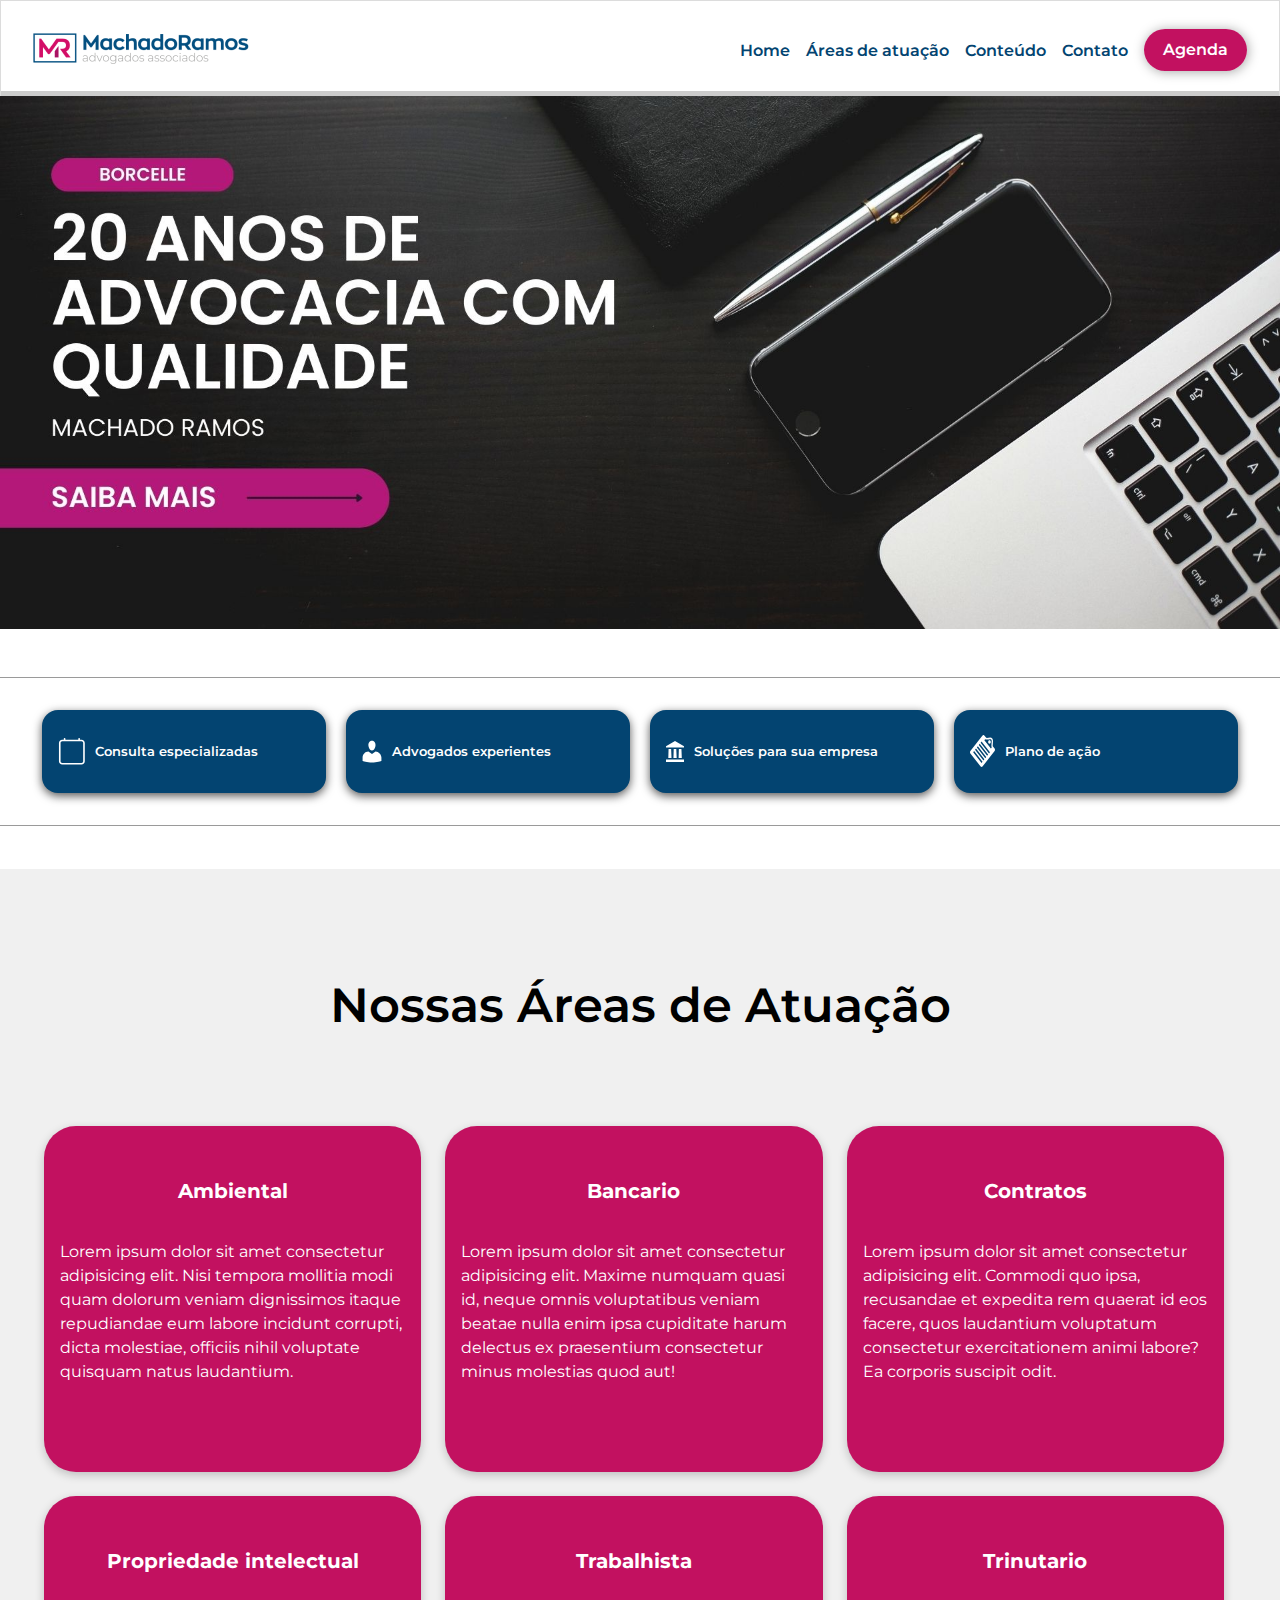
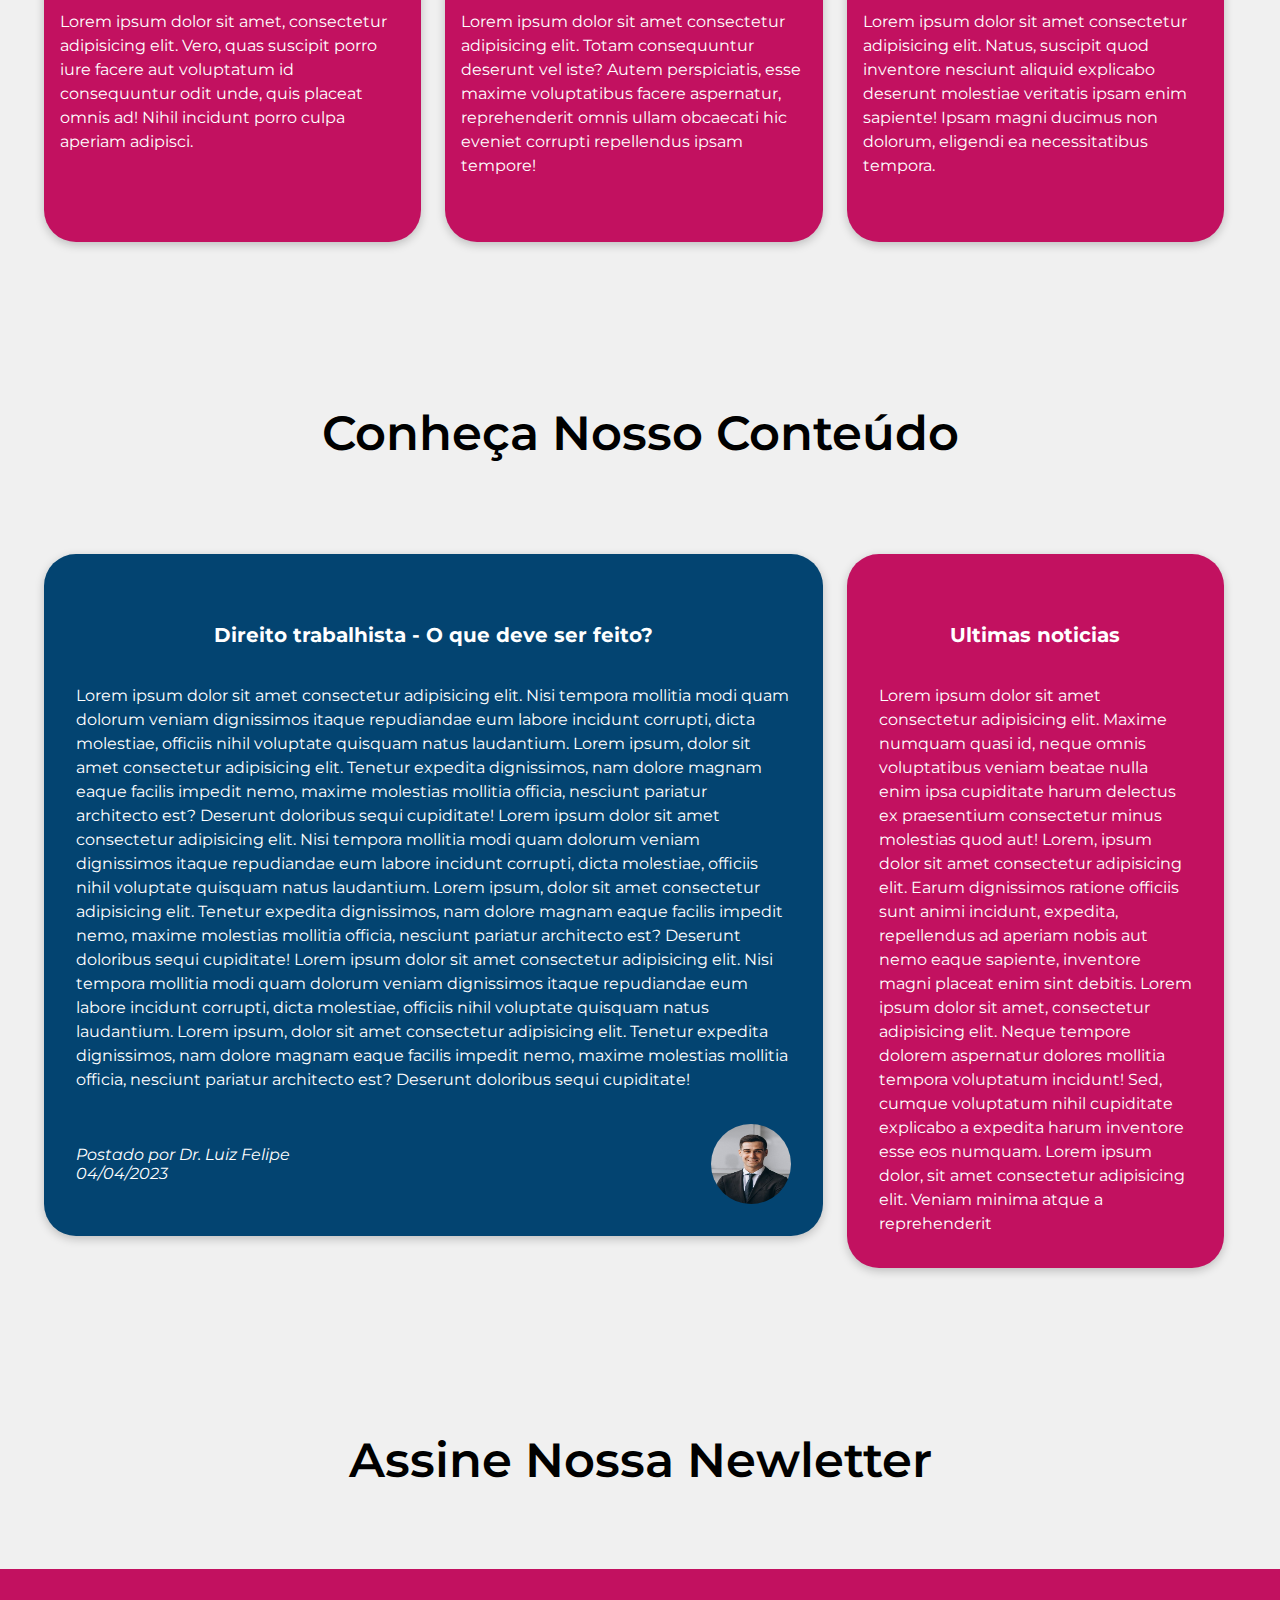
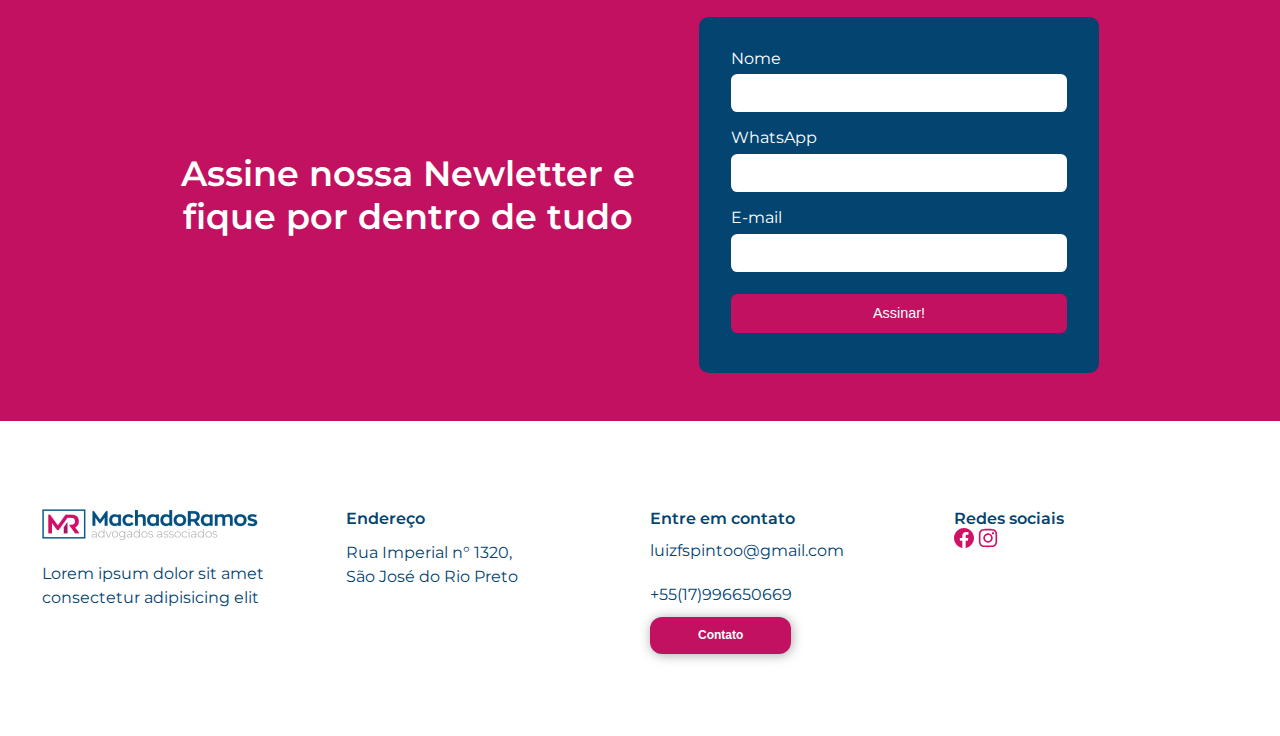
==== home.html @ a2b50656 "going up the site" ====
<!DOCTYPE html>
<html lang="pt-br">

<head>
  <meta charset="UTF-8">
  <meta http-equiv="X-UA-Compatible" content="IE=edge">
  <meta name="viewport" content="width=device-width, initial-scale=1.0">
  <link rel="preconnect" href="https://fonts.googleapis.com">
  <link rel="preconnect" href="https://fonts.gstatic.com" crossorigin>
  <link href="https://fonts.googleapis.com/css2?family=Montserrat:wght@400;500;600;700&display=swap" rel="stylesheet">
  <link rel="shortcut icon" href="assets/favicon.png" type="image/x-icon">
  <link rel="stylesheet" href="css/main.css">
  <link rel="stylesheet" href="css/responsive.css">
  <title>Machado Ramos | Advogados Associados</title>
</head>

<body>
  <header>
    <img src="assets/logo.png" alt="Logo" class="logo">
    <input type="checkbox" class="nav-toggle" id="nav-toggle">
    <nav>
      <ul>
        <li><a href="#home" class="link" target="_self">Home</a></li>
        <li><a href="#areasdeatuacao" class="link" target="_self">Áreas de atuação</a>
        </li>
        <li><a href="#conteudo" class="link" target="_self">Conteúdo</a></li>
        <li><a href="#contato" class="link" target="_self">Contato</a></li>
        <li><a href="#" class="active" target="_blank">Agenda</a></li>
      </ul>
    </nav>
    <label for="nav-toggle" class="nav-toggle-label">
      <span></span>
    </label>
    <div class="progress-container">
      <div class="progress-bar" id="myBar"></div>
    </div>
  </header>
  

  <main>
    <div id="home" class="slideshow-container">
      <div class="mySlides fade">
        <img src="assets/banner1.jpg" width="100%">
      </div>
      <div class="mySlides fade">
        <img src="assets/banner2.jpg" width="100%">
      </div>
      <div class="mySlides fade">
        <img src="assets/banner3.jpg" width="100%">
      </div>
    </div>

  <!-- buttons next sliders 
  <a class="prev" onclick="plusSlides(-1)">&#10094;</a>
  <a class="next" onclick="plusSlides(1)">&#10095;</a>
</div>
<br>
  -->
    
    <section class="cards">
      <hr>
      <div class="row container">
        <div class="col">
          <div class="card">
            <img src="assets/consulta.svg" alt="">
            <p>
              Consulta especializadas
            </p>
          </div>
        </div>
        <div class="col">
          <div class="card">
            <img src="assets/experiencia.svg" alt="">
            <p>
              Advogados experientes
            </p>
          </div>
        </div>
        <div class="col">
          <div class="card">
            <img src="assets/solucoes.svg" alt="">
            <p>
              Soluções para sua empresa
            </p>
          </div>
        </div>
        <div class="col">
          <div class="card">
            <img src="assets/plano-acao.svg" alt="">
            <p>
              Plano de ação
            </p>
          </div>
        </div>
      </div>
      <hr>
    </section>
    
    <section id="areasdeatuacao" class="atuacao">
      <h2>Nossas Áreas de Atuação</h2>
      <div class="row container">
        <div class="col-atuacao">
          <div class="card-atuacao">
            <h3>Ambiental</h3>
            <p>
              Lorem ipsum dolor sit amet consectetur adipisicing elit. Nisi tempora mollitia modi quam dolorum veniam dignissimos itaque repudiandae eum labore incidunt corrupti, dicta molestiae, officiis nihil voluptate quisquam natus laudantium.
            </p>
          </div>
        </div>
        <div class="col-atuacao">
          <div class="card-atuacao">
            <h3>Bancario</h3>
            <p>
              Lorem ipsum dolor sit amet consectetur adipisicing elit. Maxime numquam quasi id, neque omnis voluptatibus veniam beatae nulla enim ipsa cupiditate harum delectus ex praesentium consectetur minus molestias quod aut!
            </p>
          </div>
        </div>
        <div class="col-atuacao">
          <div class="card-atuacao">
            <h3>Contratos</h3>
            <p>
              Lorem ipsum dolor sit amet consectetur adipisicing elit. Commodi quo ipsa, recusandae et expedita rem quaerat id eos facere, quos laudantium voluptatum consectetur exercitationem animi labore? Ea corporis suscipit odit.
            </p>
          </div>
        </div>
        <div class="col-atuacao">
          <div class="card-atuacao">
            <h3>Propriedade intelectual</h3>
            <p>
              Lorem ipsum dolor sit amet, consectetur adipisicing elit. Vero, quas suscipit porro iure facere aut voluptatum id consequuntur odit unde, quis placeat omnis ad! Nihil incidunt porro culpa aperiam adipisci.
            </p>
          </div>
        </div>
        <div class="col-atuacao">
          <div class="card-atuacao">
            <h3>Trabalhista</h3>
            <p>
              Lorem ipsum dolor sit amet consectetur adipisicing elit. Totam consequuntur deserunt vel iste? Autem perspiciatis, esse maxime voluptatibus facere aspernatur, reprehenderit omnis ullam obcaecati hic eveniet corrupti repellendus ipsam tempore!
            </p>
          </div>
        </div>
        <div class="col-atuacao">
          <div class="card-atuacao">
            <h3>Trinutario</h3>
            <p>
              Lorem ipsum dolor sit amet consectetur adipisicing elit. Natus, suscipit quod inventore nesciunt aliquid explicabo deserunt molestiae veritatis ipsam enim sapiente! Ipsam magni ducimus non dolorum, eligendi ea necessitatibus tempora.
            </p>
          </div>
        </div>
      </div>
    </section>

    <section id="conteudo" class="conteudo">
      <h2>Conheça Nosso Conteúdo</h2>
      <div class="row container">
        <div class="col-post">
          <div class="card-atuacao post">
            <h3>Direito trabalhista - O que deve ser feito?</h3>
            <p>
              Lorem ipsum dolor sit amet consectetur adipisicing elit. Nisi tempora mollitia modi quam dolorum veniam dignissimos itaque repudiandae eum labore incidunt corrupti, dicta molestiae, officiis nihil voluptate quisquam natus laudantium.
              Lorem ipsum, dolor sit amet consectetur adipisicing elit. Tenetur expedita dignissimos, nam dolore magnam eaque facilis impedit nemo, maxime molestias mollitia officia, nesciunt pariatur architecto est? Deserunt doloribus sequi cupiditate!
              Lorem ipsum dolor sit amet consectetur adipisicing elit. Nisi tempora mollitia modi quam dolorum veniam dignissimos itaque repudiandae eum labore incidunt corrupti, dicta molestiae, officiis nihil voluptate quisquam natus laudantium.
              Lorem ipsum, dolor sit amet consectetur adipisicing elit. Tenetur expedita dignissimos, nam dolore magnam eaque facilis impedit nemo, maxime molestias mollitia officia, nesciunt pariatur architecto est? Deserunt doloribus sequi cupiditate!
              Lorem ipsum dolor sit amet consectetur adipisicing elit. Nisi tempora mollitia modi quam dolorum veniam dignissimos itaque repudiandae eum labore incidunt corrupti, dicta molestiae, officiis nihil voluptate quisquam natus laudantium.
              Lorem ipsum, dolor sit amet consectetur adipisicing elit. Tenetur expedita dignissimos, nam dolore magnam eaque facilis impedit nemo, maxime molestias mollitia officia, nesciunt pariatur architecto est? Deserunt doloribus sequi cupiditate!
            </p>
            <div class="autor">
              <div>
                <cite>
                  Postado por Dr. Luiz Felipe<br>
                  04/04/2023
                </cite>
              </div>
              <img src="assets/dr-luiz.png" alt="Imagem do Dr Luiz Felipe">
            </div>
          </div>
        </div>
        <div class="col-atuacao">
          <div class="card-atuacao post" id="noticias">
            <h3>Ultimas noticias</h3>
            <p>
              Lorem ipsum dolor sit amet consectetur adipisicing elit. Maxime numquam quasi id, neque omnis voluptatibus veniam beatae nulla enim ipsa cupiditate harum delectus ex praesentium consectetur minus molestias quod aut!
              Lorem, ipsum dolor sit amet consectetur adipisicing elit. Earum dignissimos ratione officiis sunt animi incidunt, expedita, repellendus ad aperiam nobis aut nemo eaque sapiente, inventore magni placeat enim sint debitis.
              Lorem ipsum dolor sit amet, consectetur adipisicing elit. Neque tempore dolorem aspernatur dolores mollitia tempora voluptatum incidunt! Sed, cumque voluptatum nihil cupiditate explicabo a expedita harum inventore esse eos numquam.
              Lorem ipsum dolor, sit amet consectetur adipisicing elit. Veniam minima atque a reprehenderit
            </p>
          </div>
        </div>
      </div>
    </section>

    <section id="contato" class="newsletter">
      <h2>Assine Nossa Newletter</h2>
      <div class="row-back">
        <div class="row container">
          <div class="form">
            <h3>Assine nossa Newletter e <br>fique por dentro de tudo</h3>
            <div class="myForm">
              <form action="#">
                <div class="input-wrapper">
                  <label for="nome">Nome</label><br>
                  <input type="text" id="nome" name="nome" required>
                </div>
                <div class="input-wrapper">
                  <label for="whatsapp">WhatsApp</label><br>
                  <input type="text" id="whatsapp" name="whatsapp" required>
                </div>
                <div class="input-wrapper">
                  <label for="email">E-mail</label><br>
                  <input type="email" id="email" name="email" required>
                </div>
                <div class="input-wrapper">
                  <input type="submit" value="Assinar!">
                </div>
              </form>
            </div>
          </div>
        </div>
      </div>
    </section>
  </main>
  <footer>
    <div class="row container">
      <div class="col">
        <div>
          <img src="assets/logo.png" alt="logotipo da empresa">
          <p>
            Lorem ipsum dolor sit amet consectetur adipisicing elit
          </p>
        </div>
      </div>
      <div class="col">
        <div>
          <h4>Endereço</h4>
          <p>
            Rua Imperial n° 1320,<br>São José do Rio Preto
          </p>
        </div>
      </div>
      <div class="col">
        <div>
          <h4>Entre em contato</h4>
          <ul>
            <li>luizfspintoo@gmail.com</li>
            <li>+55(17)996650669</li>
          </ul>
            <button>Contato</button>
          
        </div>
      </div>
      <div class="col">
        <div>
          <h4>Redes sociais</h4>
          <a href="#">
            <img src="assets/icon-facebook.svg" alt="Icone do Facebook">
          </a>
          <a href="#">
            <img src="assets/icon-instagram.svg" alt="Icone do Instagram">
          </a>
        </div>
      </div>
    </div>
  </footer>
  <script src="js/main.js"></script>
</body>

</html>
---- css/main.css ----
* {
  box-sizing: border-box;
  margin: 0;
  padding: 0;
}

/*Barra de progresso scroll*/
.progress-container {
  width: 100%;
  height: 5px;
  background: #ccc;
  position: absolute;
  top: 5.6rem;
  left: 0;
}

.progress-bar {
  height: 5px;
  background: var(--color-pink);
  width: 0%;
}

/*Rolagem suave da página*/
html {
  scroll-behavior: smooth;
}

::-webkit-scrollbar {
  width: 0.5rem;
  cursor: pointer;
}

/*Scroll laterial do site*/
::-webkit-scrollbar-track {
  box-shadow: inset 0 0 1px var(--color-azul); 
  border-radius: 10px;
}
 

::-webkit-scrollbar-thumb {
  background: var(--color-azul); 
  border-radius: 10px;
}


::-webkit-scrollbar-thumb:hover {
  background: var(--color-pink); 
}


/*Font global site*/
body {
  font-family: var(--font-global)
}

p {
  line-height: 1.5rem;
}

/*variaveis, globais*/
:root {
  --font-global: 'Montserrat', sans-serif;
  --color-pink: #c21160;
  --color-azul: #034471;
  --color-branco: #ffffff;
  --color-section: #f0f0f0;
}

/*Espaço lateral dos conteúdos*/
.container {
  margin-right: 2rem;
  margin-left: 2rem;
}


/*Cabeçalho*/
header {
  background-color: var(--color-branco);
  position: fixed;
  width: 100%;
  z-index: 999;
  display: flex;
  align-items: center;
  height: 6rem;
  border: 1px solid rgba(150, 150, 150, 0.336);
  padding: 0 2rem;
  flex-wrap: wrap;
}

nav {
  padding-top: 20px;
  background-color: var(--color-branco);
  width: 100%;
  position: absolute;
  text-align: left;
  top: 100%;
  left: 0;
  /*Efeito de descer o menu do topo ao clica-lo*/
  transform-origin: top;
  transform: scale(1, 0);
  transition: transform 400ms ease-in-out;
}

nav ul {
  list-style: none;
}

nav li {
  margin-bottom: 1rem;
  margin-left: 1rem;
}

nav a {
  color: var(--color-azul);
  font-weight: 600;
  text-decoration: none;
  font-size: 1rem;
  opacity: 0;
  transition: opacity 250ms ease-in-out 250ms;
  transition: 0.4s;
}

nav a:hover {
  color: var(--color-pink);
}

/*Procure um irmão mais próximo com tag nav*/
.nav-toggle:checked~nav {
  transform: scale(1, 1);
}

.nav-toggle {
  display: none;
}

.nav-toggle-label {
  position: absolute;
  top: 44px;
  right: 0;
  margin-right: 1rem;
}

/*Criando um icone de menu*/
.nav-toggle-label span,
.nav-toggle-label span::before,
.nav-toggle-label span::after {
  display: block;
  height: 2px;
  background-color: var(--color-azul);
  width: 1rem;
  border-radius: 2px;
  position: relative;
}

.nav-toggle-label span::before,
.nav-toggle-label span::after {
  content: "";
  position: absolute;
}

.nav-toggle-label span::before {
  bottom: 5px;
}

.nav-toggle-label span::after {
  top: 5px;
}

.nav-toggle:checked~nav a {
  opacity: 1;
}


/*Seção home de sliders*/
.slideshow-container {
  padding-top: 6rem;
}

section {
  padding: 2.7rem 0;
}



/*Seção dos cards, primeira dobra*/
hr {
  border-left: none;
  border-right: none;
  border-bottom: none;
}

.col, .col-atuacao, .col-post {
  width: 100%;
  display: block;
}

.card {
  padding: 1rem;
  height: 5.187rem;
  color: var(--color-branco);
  text-align: center;
  margin: 2rem 0;
  background-color: var(--color-azul);
  border-radius: 1rem;
  box-shadow: 0px 3px 10px rgba(0, 0, 0, 0.658);
}

.card p {
  font-weight: 600;
  font-size: 0.812rem;
}

/*Seção cards atuação, segunda dobra*/
.atuacao, .conteudo, .newsletter {
  background-color: var(--color-section);
}

.atuacao h2, .conteudo h2, .newsletter h2 {
  font-size: 2rem;
  text-align: center;
  font-weight: 600;
  margin: 4rem 0rem 5rem 0rem;
}

.card-atuacao {
  height: 21.625rem;
  padding: 1rem;
  color: var(--color-branco);
  text-align: left;
  margin: 2rem 0;
  background-color: var(--color-pink);
  border-radius: 2rem;
  box-shadow: 0px 3px 10px rgba(0, 0, 0, 0.212);
}

.card-atuacao h3 {
  padding-top: 2.312rem;
  text-align: center;
  font-weight: 700;
  font-size: 1.25rem;
}

.card-atuacao p {
  padding-top: 2.312rem;
  font-size: 1rem;
}

/*Seção cards postagem e noticias, terceira dobra*/
.post {
  height: 100%;
  overflow: hidden;
  padding: 2rem;
  color: var(--color-branco);
  text-align: left;
  margin: 2rem 0;
  background-color: var(--color-azul);
  border-radius: 2rem;
  box-shadow: 0px 3px 10px rgba(0, 0, 0, 0.212);
}

.autor {
  margin-top: 2rem;
  display: flex;
  align-items: center;
  justify-content: space-between;
  gap: 1rem;
}

.autor img {
  border-radius: 50%;
  width: 80px;
  height: 80px;
}

#noticias {
  background-color: var(--color-pink);
  height: 100%;
}

.card-atuacao p {
  padding-top: 2.312rem;
}


/*Seção newsletter e formulário*/
.newsletter {
  padding-bottom: 0;
}

.row-back {
  background-color: var(--color-pink);
}

.form {
  padding: 3rem 0;
  display: flex;
  flex-direction: column;
  align-items: center;
  justify-content: space-around;
  gap: 2rem;
}

label {
  color: var(--color-branco);
}

.myForm {
  background-color: var(--color-azul);
  width: 20rem;
  border-radius: 0.6rem;
  padding: 2rem 2rem 1.5rem 2rem;
}


.input-wrapper {
  margin-bottom: 1rem;
}

.input-wrapper label {
  margin-bottom: 1rem;
}

.input-wrapper input {
  width: 100%;
  padding: 0.7rem;
  border: none;
  border-radius: 0.4rem;
  margin-top: 0.4rem;
  outline: 0;
  font-size: 0.90rem;
}

.input-wrapper input[type=submit] {
  background-color: var(--color-pink);
  color: #ffffff;
  border: none;
  border-radius: 0.4rem;
  cursor: pointer;
  transition: 0.4s;
}

.input-wrapper input[type=submit]:hover {
  background-color: #c22f6c;
}

/*Rodapé*/

footer {
  padding: 5.125rem 0;
  overflow: hidden;
}

footer p {
  margin-top: 0.812rem;
  color: var(--color-azul);
}

footer h4 {
  padding-top: 1.5rem;
  font-size: 1rem;
  color: var(--color-azul);
  font-weight: 600;
}

footer ul li {
  list-style: none;
  padding: 0.8rem 0;
  color: var(--color-azul);
  
}

footer button {
  display: block;
  color: var(--color-branco);
  border: none;
  font-weight: 700;
  font-size: 0.75rem;
  padding: 0.70rem 3rem;
  border-radius: 12px;
  background-color: var(--color-pink);
  transition: 0.4s;
  box-shadow: 1px 1px 12px rgba(0, 0, 0, 0.349);
}

footer button:hover {
  background-color: var(--color-azul);
  cursor: pointer;
}

footer a {
  color: transparent;
}

.form h3 {
  color: var(--color-branco);
  font-size: 1.5rem;
  font-weight: 600;
  text-align: center;
}
---- css/responsive.css ----
/*dispositivo acima de 700px de largura*/
@media screen and (min-width: 850px) {
  .nav-toggle-label {
    display: none;
  }

  header {
    display: flex;
    justify-content: space-between;
  }

  nav {
    all: unset;
    display: flex;
    justify-content: center;
    align-items: center;
    padding-top: 1.25rem;
  }

  nav ul {
    display: flex;
    justify-content: flex-end;
  }

  nav a {
    opacity: 1;
    position: relative;
  }

  nav a.active::before {
    transform: none;
    opacity: 0;
  }

  nav a.active {
    color: var(--color-branco);
    padding: 0.70rem 1.2rem;
    border-radius: 3.437rem;
    background-color: var(--color-pink);
    transition: 0.4s;
    box-shadow: 1px 1px 12px rgba(0, 0, 0, 0.349);
  }

  nav a.active:hover {
    background-color: var(--color-azul);
  }

  nav a::before {
    content: '';
    height: 0.187rem;
    display: block;
    background-color: var(--color-azul);
    position: absolute;
    top: 1.3rem;
    left: 0;
    right: 0;
    transform: scale(0, 1);
    transition: transform ease-in-out 250ms;
  }

  nav a:hover::before {
    transform: scale(1, 1);
  }

  /*Seção Sliders*/
  .slideshow-container {
    position: relative;
    margin: auto;
  }


  .mySlides {
    display: none;
  }

  /*
  .prev,
  .next {
    cursor: pointer;
    position: absolute;
    top: 35%;
    width: auto;
    margin-top: -22px;
    padding: 16px;
    color: white;
    font-weight: bold;
    font-size: 18px;
    transition: 0.6s ease;
    border-radius: 0 3px 3px 0;
    user-select: none;
  }

  
  .next {
    right: 0;
    border-radius: 3px 0 0 3px;
  }

  button next end prev 
  .prev:hover,
  .next:hover {
    background-color: rgba(0, 0, 0, 0.8);
  }
  */

  /*Animação sliders */
  .fade {
    animation-name: fade;
    animation-duration: 1.5s;
  }

  @keyframes fade {
    from {
      opacity: .4
    }

    to {
      opacity: 1
    }
  }

  /*configuração da seção cards*/
  .row:after {
    content: "";
    display: table;
    clear: both;
  }  

  .col {
    float: left;
    width: 25%;
    padding: 0px 0.625rem;
  }

  .card {
    display: flex;
    align-items: center;
    gap: 0.625rem;
  }

  /*seção cards áreas de atuação*/
  .col-atuacao {
    float: left;
    width: 33%;
  }

  .col-post {
    float: left;
    width: 66%;
  }

  .card-atuacao {
    margin: 0.75rem;
  }

  .atuacao h2, .conteudo h2, .newsletter h2{
    font-size: 3rem;
  }

  /*seção formulario*/
  .form {
    padding: 3rem 0;
    display: flex;
    flex-direction: row;
    align-items: center;
    justify-content: center;
    gap: 4rem;
  }

  .form h3 {
    font-size: 2.2rem;
  }

  .myForm {
    width: 25rem;
  }

  /*seção footer*/
  footer h4 {
    padding-top: 0.4rem;
  }

  footer a img {
    text-align: center;
  }  
}
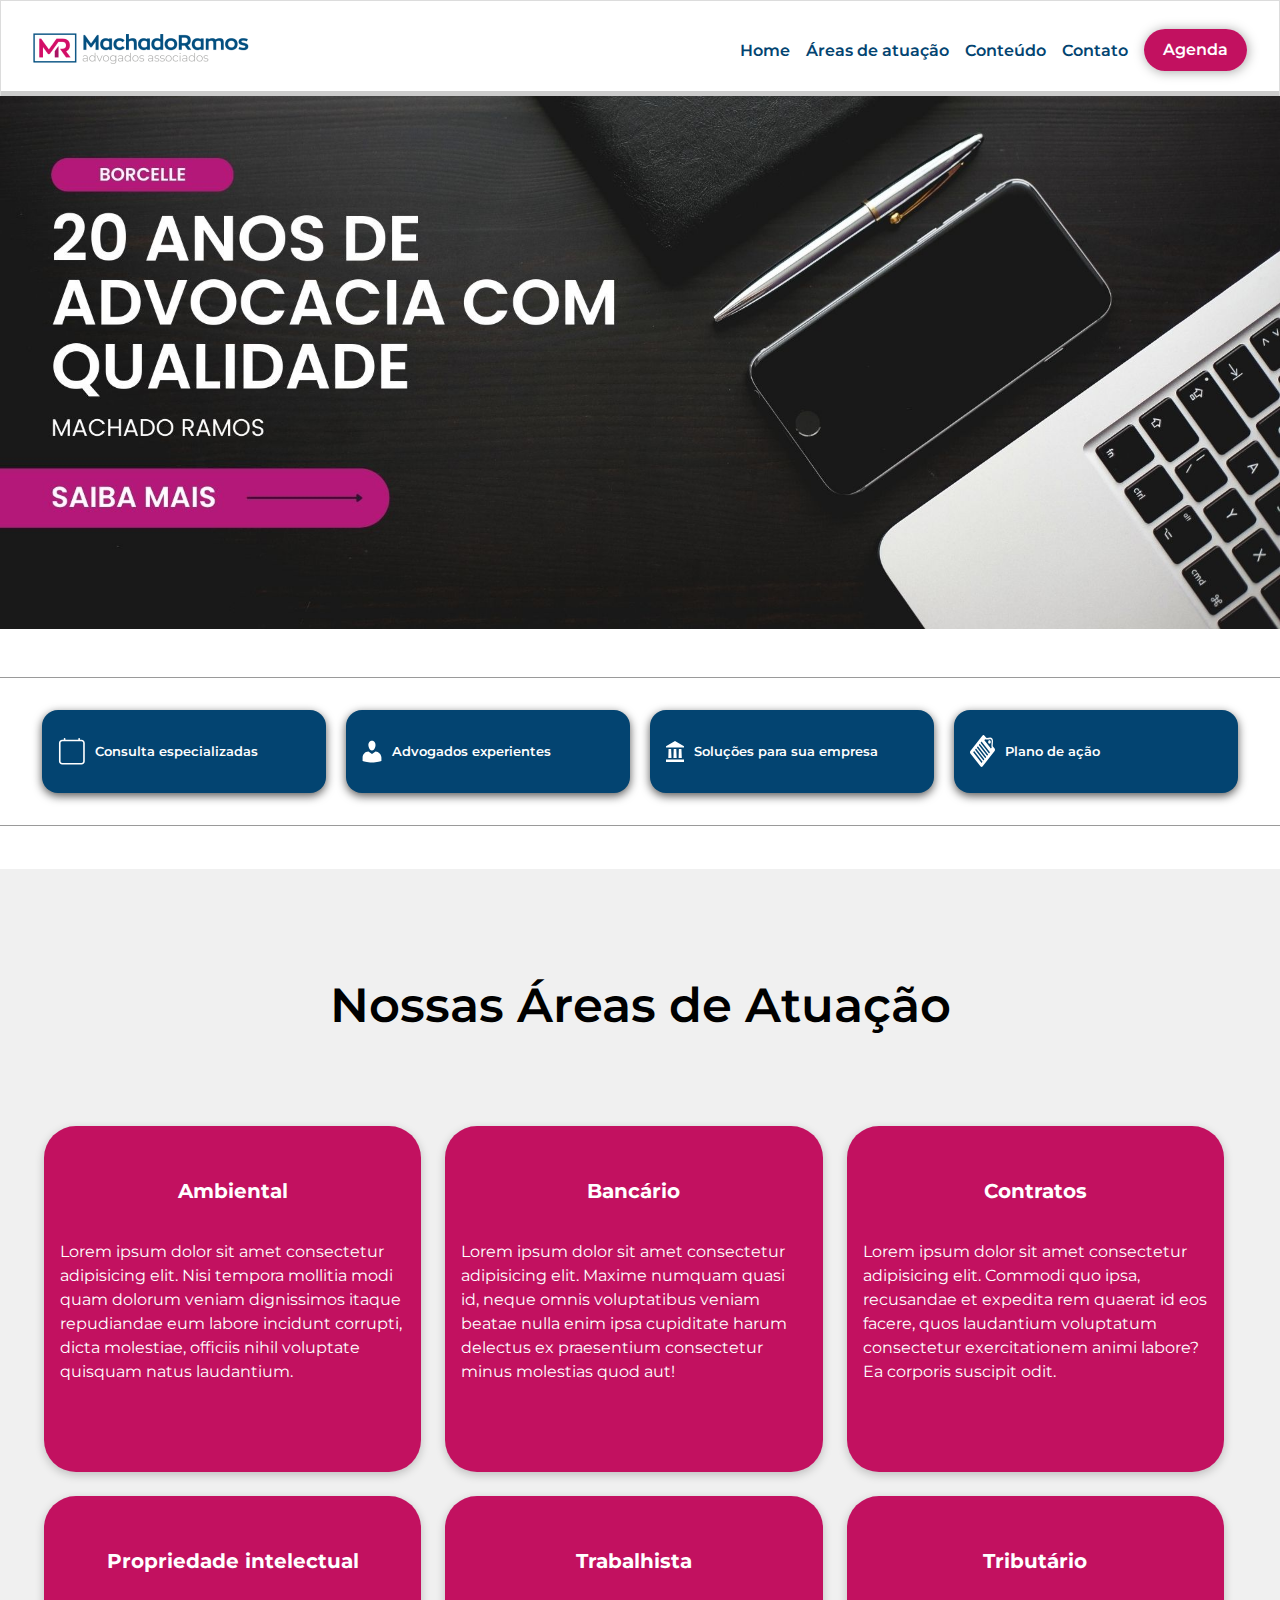
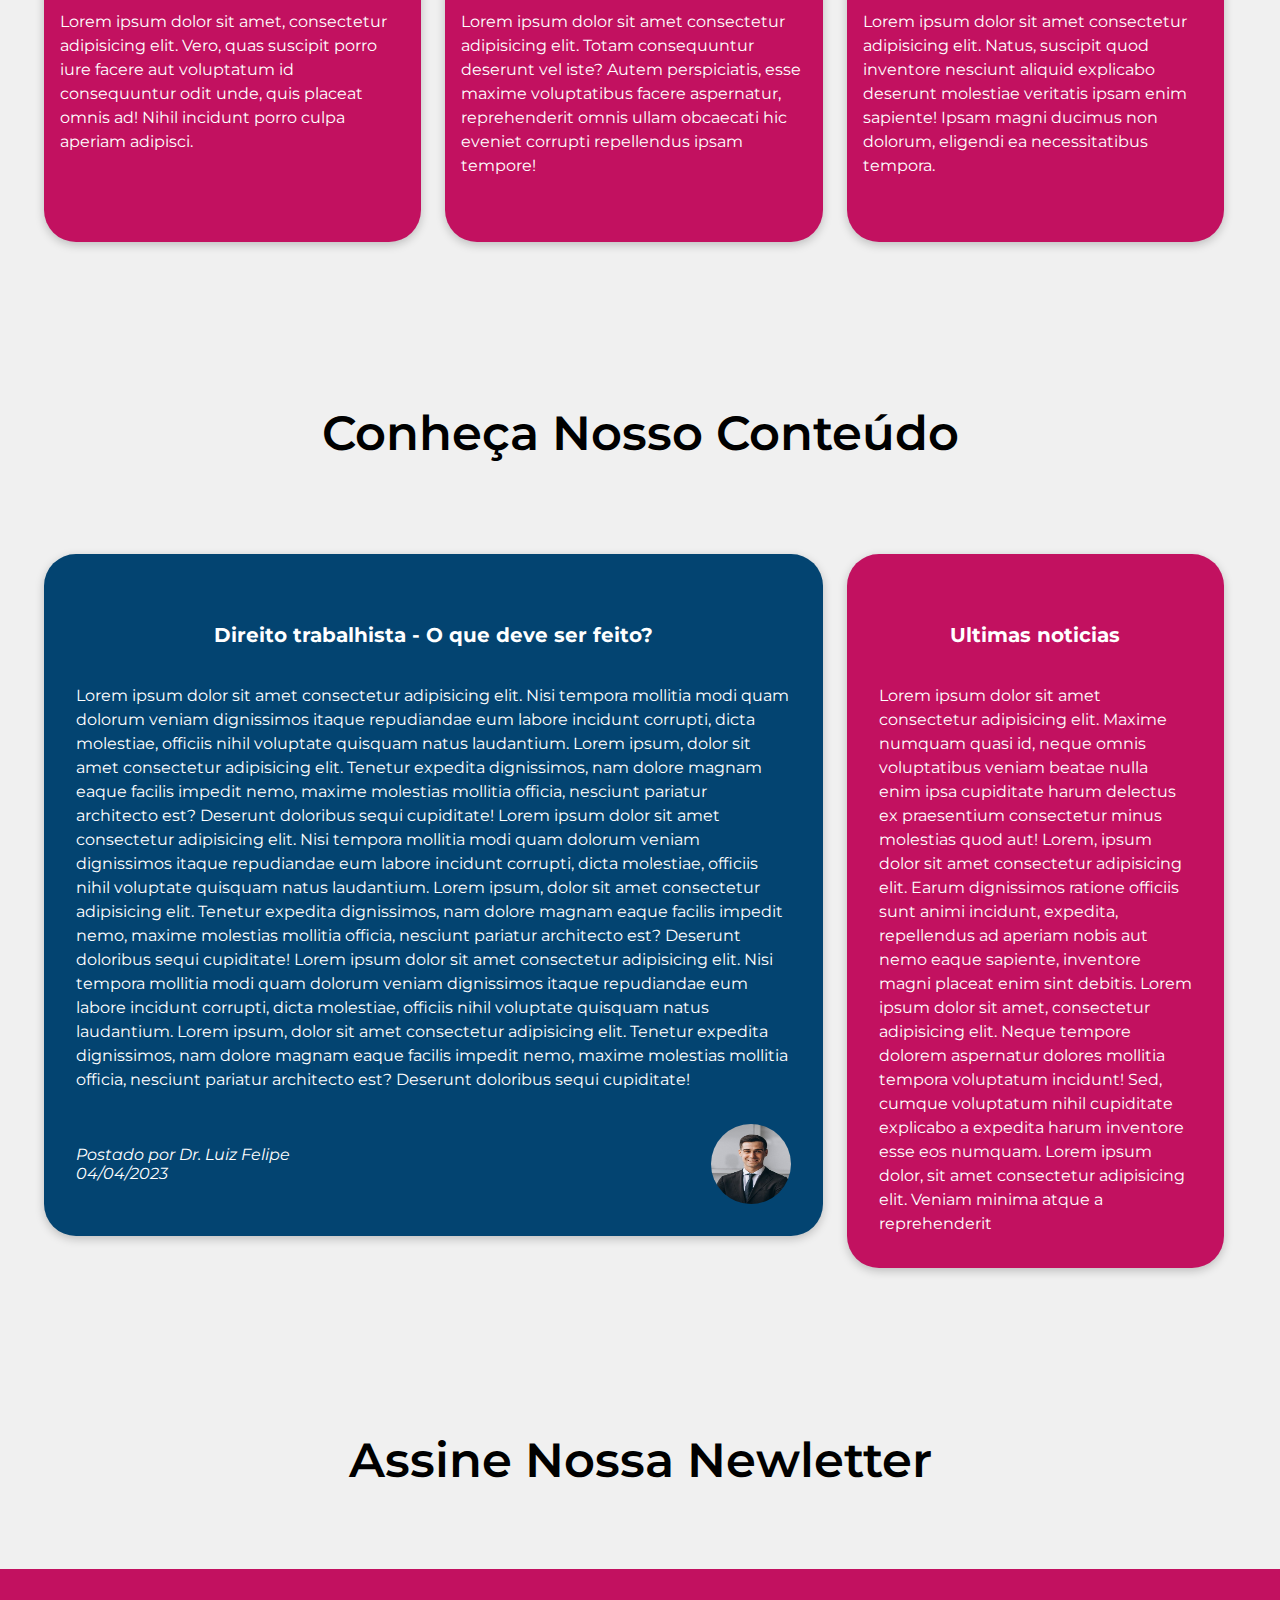
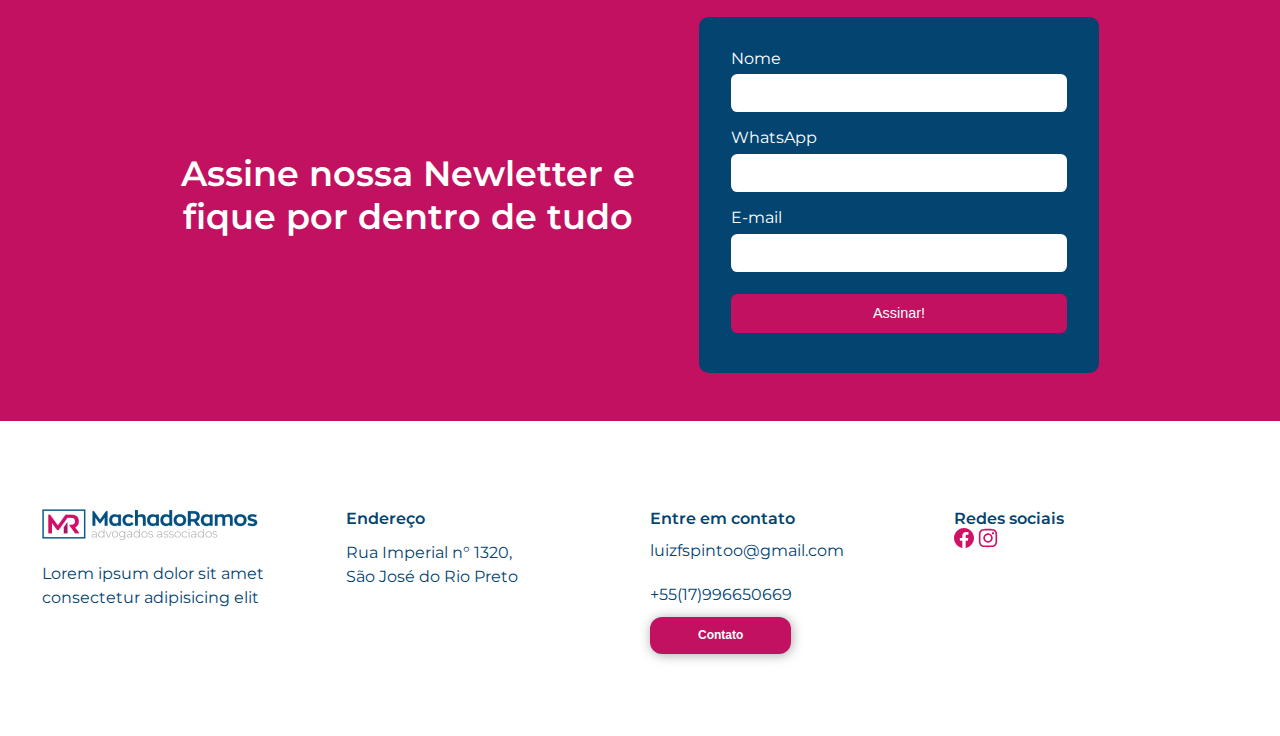
==== commit d80ca916: "update project" ====
--- a/home.html
+++ b/home.html
@@ -40,13 +40,25 @@
   <main>
     <div id="home" class="slideshow-container">
       <div class="mySlides fade">
-        <img src="assets/banner1.jpg" width="100%">
+        <picture>
+          <source  srcset="assets/banner-mobile1.jpg" media="(max-width: 400px)">
+          <source srcset="assets/banner1.jpg">
+          <img src="assets/banner1.jpg" width="100%">
+        </picture>
       </div>
       <div class="mySlides fade">
-        <img src="assets/banner2.jpg" width="100%">
+        <picture>
+          <source srcset="assets/banner-mobile2.jpg" media="(max-width: 400px)">
+          <source srcset="assets/banner2.jpg">
+          <img src="assets/banner2.jpg" width="100%">
+        </picture>
       </div>
       <div class="mySlides fade">
-        <img src="assets/banner3.jpg" width="100%">
+        <picture>
+          <source srcset="assets/banner-mobile3.jpg" media="(max-width: 400px)">
+          <source srcset="assets/banner3.jpg">
+          <img src="assets/banner3.jpg" width="100%">
+        </picture>
       </div>
     </div>
 
@@ -109,7 +121,7 @@
         </div>
         <div class="col-atuacao">
           <div class="card-atuacao">
-            <h3>Bancario</h3>
+            <h3>Bancário</h3>
             <p>
               Lorem ipsum dolor sit amet consectetur adipisicing elit. Maxime numquam quasi id, neque omnis voluptatibus veniam beatae nulla enim ipsa cupiditate harum delectus ex praesentium consectetur minus molestias quod aut!
             </p>
@@ -141,7 +153,7 @@
         </div>
         <div class="col-atuacao">
           <div class="card-atuacao">
-            <h3>Trinutario</h3>
+            <h3>Tributário</h3>
             <p>
               Lorem ipsum dolor sit amet consectetur adipisicing elit. Natus, suscipit quod inventore nesciunt aliquid explicabo deserunt molestiae veritatis ipsam enim sapiente! Ipsam magni ducimus non dolorum, eligendi ea necessitatibus tempora.
             </p>
